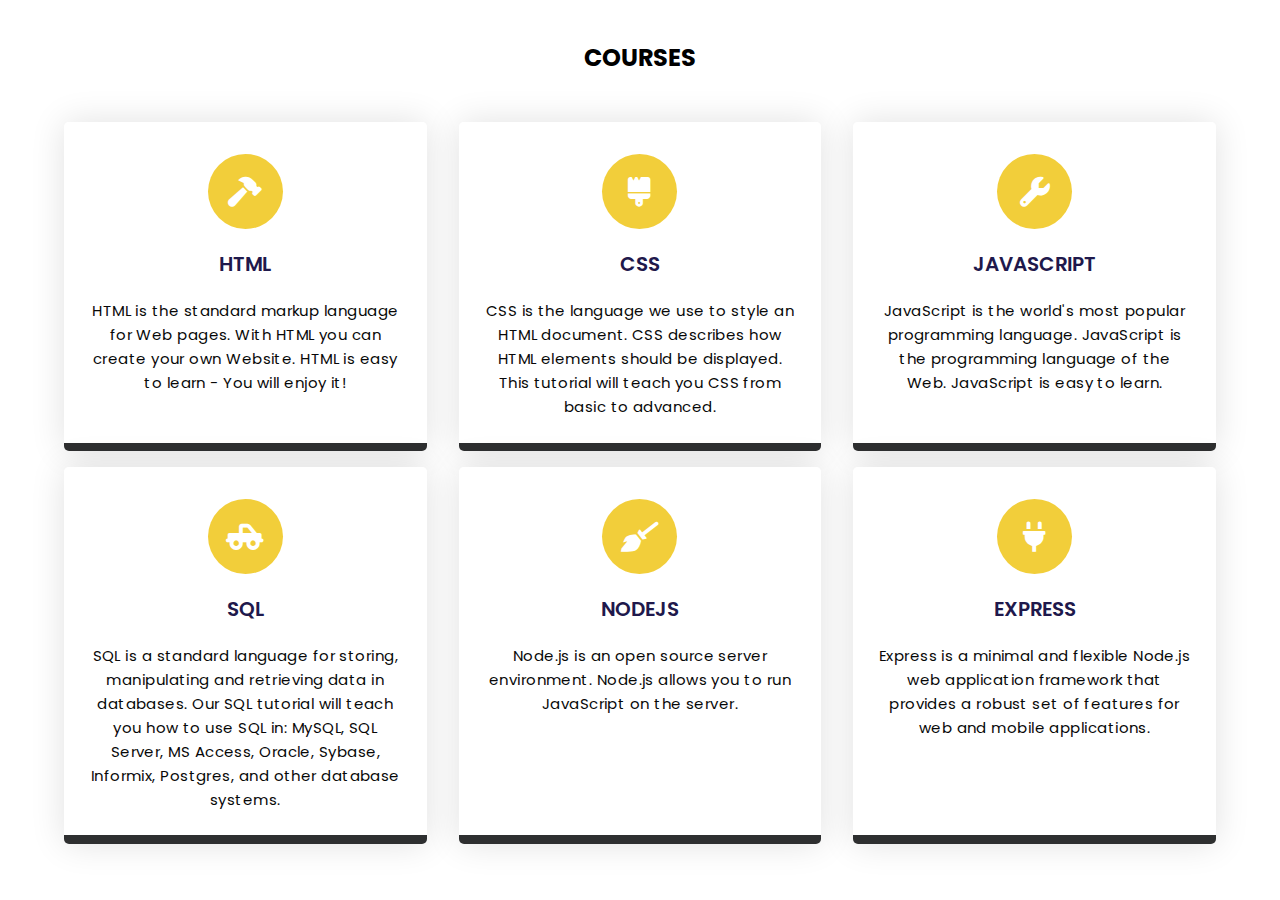
==== fo.html @ 20014e12 "Add files via upload" ====
<!DOCTYPE html>
<html lang="en">
  <head>
    <meta name="viewport" content="width=device-width, initial-scale=1.0" />
    <title>Responsive Services Section</title>
    <!-- Font Awesome CDN-->
    <link
      rel="stylesheet"
      href="https://cdnjs.cloudflare.com/ajax/libs/font-awesome/6.0.0-beta3/css/all.min.css"
    />
    <!-- Google Font -->
    <link
      href="https://fonts.googleapis.com/css2?family=Poppins:wght@400;500;600&display=swap"
      rel="stylesheet"
    />
    <!-- Stylesheet -->
    <link rel="stylesheet" href="/fo.css" />
  </head>
  <body>
    <section>
      <div class="row">
        <h2 class="section-heading">COURSES</h2>
      </div>
      <div class="row">
        <div class="column">
          <div class="card">
            <div class="icon-wrapper">
              <i class="fas fa-hammer"></i>
            </div>
            <h3>HTML</h3>
            <p>
              
              HTML is the standard markup language for Web pages.
With HTML you can create your own Website.
HTML is easy to learn - You will enjoy it!


            </p>
          </div>
        </div>
        <div class="column">
          <div class="card">
            <div class="icon-wrapper">
              <i class="fas fa-brush"></i>
            </div>
            <h3>CSS</h3>
            <p>
                CSS is the language we use to style an HTML document.
                CSS describes how HTML elements should be displayed.               
                This tutorial will teach you CSS from basic to advanced.
              

            </p>
          </div>
        </div>
        <div class="column">
          <div class="card">
            <div class="icon-wrapper">
              <i class="fas fa-wrench"></i>
            </div>
            <h3>JAVASCRIPT</h3>
            <p>
                JavaScript is the world's most popular programming language.
                JavaScript is the programming language of the Web.               
                JavaScript is easy to learn.
            </p>
          </div>
        </div>
        <div class="column">
          <div class="card">
            <div class="icon-wrapper">
              <i class="fas fa-truck-pickup"></i>
            </div>
            <h3>SQL</h3>
            <p>
                SQL is a standard language for storing, manipulating and retrieving data in databases.
                Our SQL tutorial will teach you how to use SQL in: MySQL, SQL Server, MS Access, Oracle, Sybase, Informix, Postgres, and other database systems.
               </p>
          </div>
        </div>
        <div class="column">
          <div class="card">
            <div class="icon-wrapper">
              <i class="fas fa-broom"></i>
            </div>
            <h3>NODEJS</h3>
            <p>
                Node.js is an open source server environment.
                Node.js allows you to run JavaScript on the server.
            </p>
          </div>
        </div>
        <div class="column">
          <div class="card">
            <div class="icon-wrapper">
              <i class="fas fa-plug"></i>
            </div>
            <h3>EXPRESS</h3>
            <p>
                Express is a minimal and flexible Node.js web application framework that provides a robust set of features for web and mobile applications.
            </p>
          </div>
        </div> 
      </div>
    </section>
  </body>
</html>
---- fo.css ----
* {
    padding: 0;
    margin: 0;
    box-sizing: border-box;
    font-family: "Poppins", sans-serif;
  }
  section {
    height: 100vh;
    width: 100%;
    display: grid;
    place-items: center;
  }
  .row {
    display: flex;
    flex-wrap: wrap;
  }
  .column {
    width: 100%;
    padding: 0 1em 1em 1em;
    text-align: center;
  }
  .card {
    width: 100%;
    height: 100%;
    padding: 2em 1.5em;
    background: linear-gradient(#ffffff 50%, #2e2f30 50%);
    background-size: 100% 200%;
    background-position: 0 2.5%;
    border-radius: 5px;
    box-shadow: 0 0 35px rgba(0, 0, 0, 0.12);
    cursor: pointer;
    transition: 0.5s;
  }
  h3 {
    font-size: 20px;
    font-weight: 600;
    color: #1f194c;
    margin: 1em 0;
  }
  p {
    color: #080808;
    font-size: 15px;
    line-height: 1.6;
    letter-spacing: 0.03em;
  }
  .icon-wrapper {
    background-color: hsl(48, 88%, 59%);
    position: relative;
    margin: auto;
    font-size: 30px;
    height: 2.5em;
    width: 2.5em;
    color: #ffffff;
    border-radius: 50%;
    display: grid;
    place-items: center;
    transition: 0.5s;
  }
  .card:hover {
    background-position: 0 100%;
  }
  .card:hover .icon-wrapper {
    background-color: #ffffff;
    color:hsl(48, 88%, 59%);
  }
  .card:hover h3 {
    color: #ffffff;
  }
  .card:hover p {
    color: #f0f0f0;
  }
  @media screen and (min-width: 768px) {
    section {
      padding: 0 2em;
    }
    .column {
      flex: 0 50%;
      max-width: 50%;
    }
  }
  @media screen and (min-width: 992px) {
    section {
      padding: 1em 3em;
    }
    .column {
      flex: 0 0 33.33%;
      max-width: 33.33%;
    }
  }
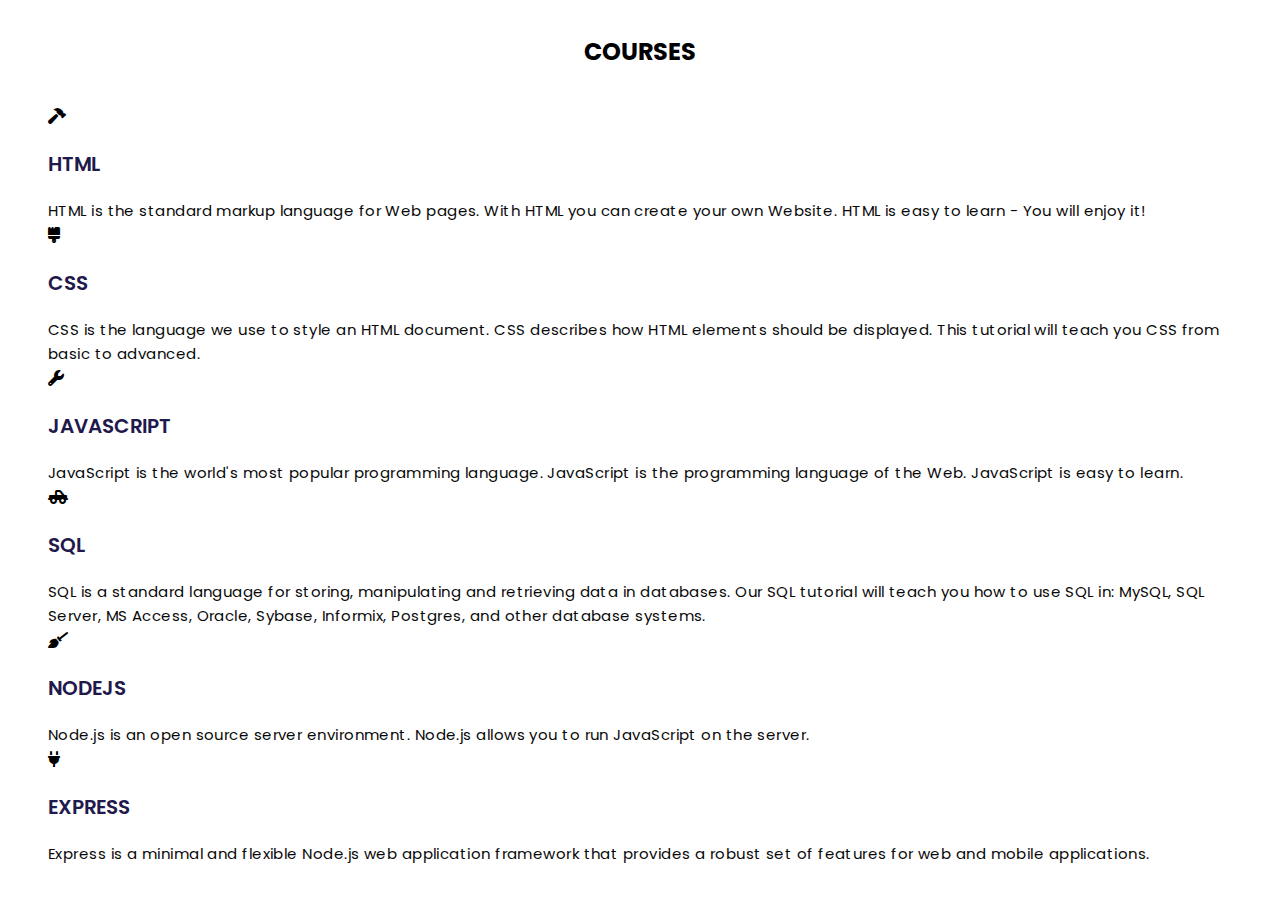
==== commit 0f9e489a: "Update fo.html" ====
--- a/fo.html
+++ b/fo.html
@@ -14,7 +14,7 @@
       rel="stylesheet"
     />
     <!-- Stylesheet -->
-    <link rel="stylesheet" href="/fo.css" />
+    <link rel="stylesheet" href="fo.css" />
   </head>
   <body>
     <section>
@@ -104,4 +104,4 @@
       </div>
     </section>
   </body>
-</html>+</html>
--- a/fo.css
+++ b/fo.css
@@ -10,16 +10,16 @@
     display: grid;
     place-items: center;
   }
-  .row {
+  row {
     display: flex;
     flex-wrap: wrap;
   }
-  .column {
+  column {
     width: 100%;
     padding: 0 1em 1em 1em;
     text-align: center;
   }
-  .card {
+  card {
     width: 100%;
     height: 100%;
     padding: 2em 1.5em;
@@ -43,7 +43,7 @@
     line-height: 1.6;
     letter-spacing: 0.03em;
   }
-  .icon-wrapper {
+  icon-wrapper {
     background-color: hsl(48, 88%, 59%);
     position: relative;
     margin: auto;
@@ -56,24 +56,24 @@
     place-items: center;
     transition: 0.5s;
   }
-  .card:hover {
+  card:hover {
     background-position: 0 100%;
   }
-  .card:hover .icon-wrapper {
+  card:hover .icon-wrapper {
     background-color: #ffffff;
     color:hsl(48, 88%, 59%);
   }
-  .card:hover h3 {
+  card:hover h3 {
     color: #ffffff;
   }
-  .card:hover p {
+  card:hover p {
     color: #f0f0f0;
   }
   @media screen and (min-width: 768px) {
     section {
       padding: 0 2em;
     }
-    .column {
+    column {
       flex: 0 50%;
       max-width: 50%;
     }
@@ -82,8 +82,8 @@
     section {
       padding: 1em 3em;
     }
-    .column {
+    column {
       flex: 0 0 33.33%;
       max-width: 33.33%;
     }
-  }+  }
